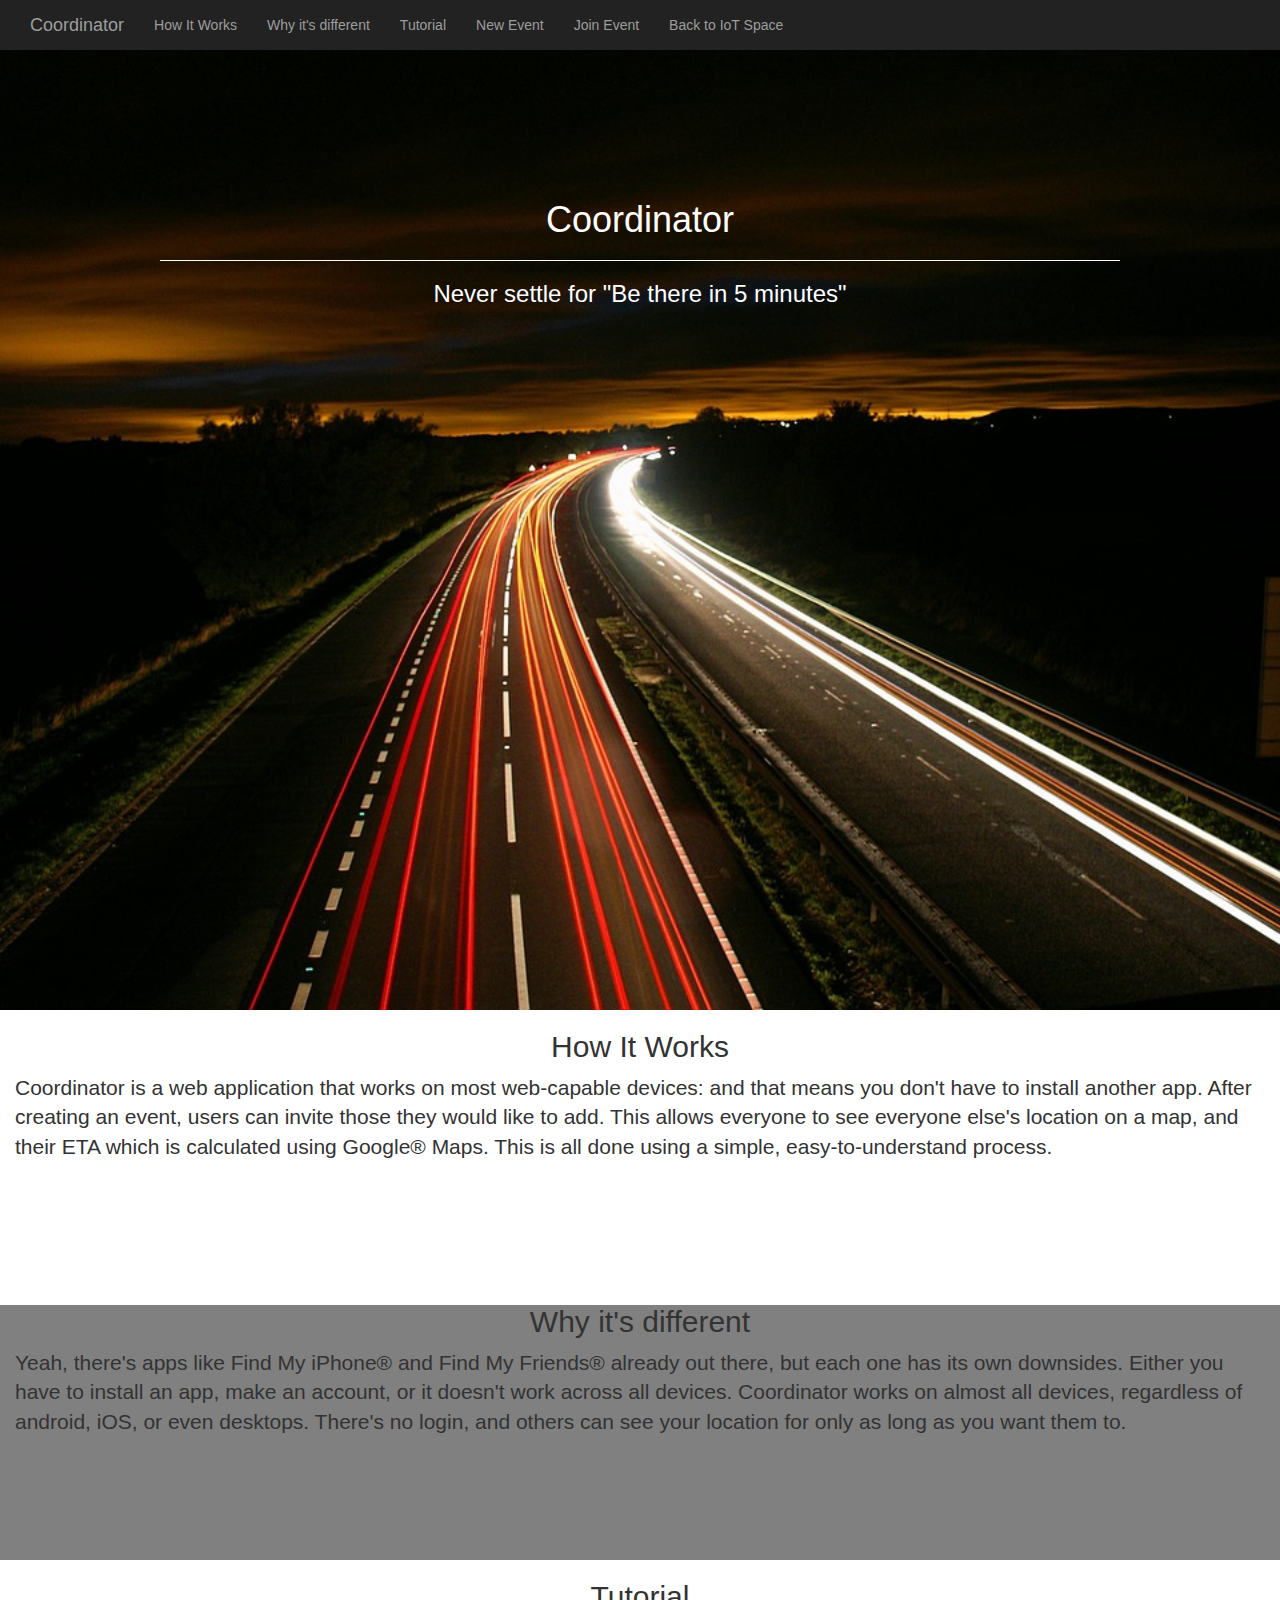
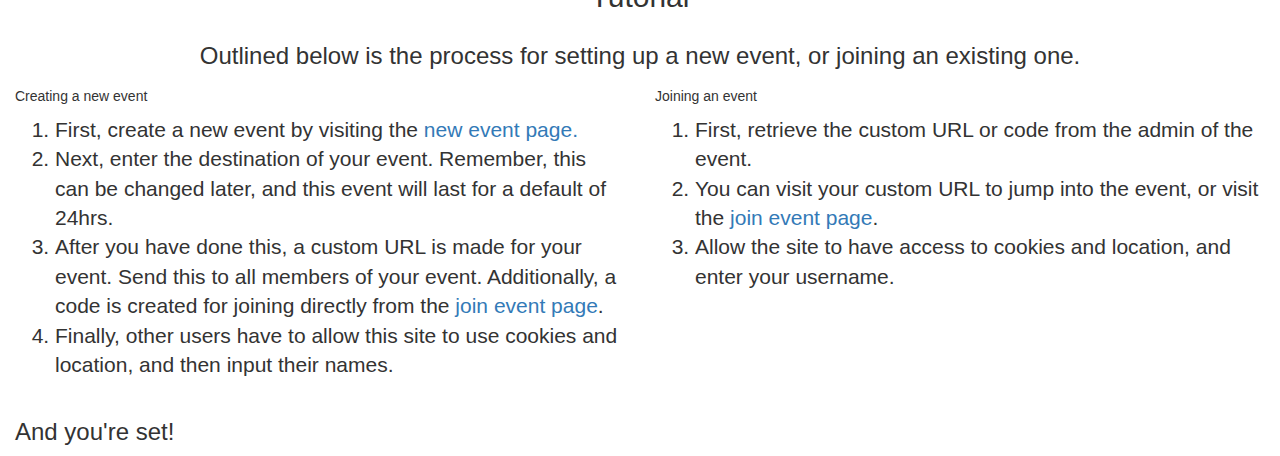
==== index.html @ 70ecd3a6 "Initial Version" ====
<!DOCTRINE HTML>
<head>
	<title>Coordinator</title>
	<link href ="Helper/bootstrap.css" rel="stylesheet" type = "text/css">
	<link href ="Helper/organize.css" rel="stylesheet" type = "text/css">
	<link href="Helper/Images/icon.png" rel="icon">
	<script src="Helper/cookiesk.js" type="text/javascript">
	</script>
	<meta name = "viewport" content="initial-scale=1.0">
	<script src="Helper/jquery-2.2.4.min.js" type="text/javascript"></script>
	<script src="Helper/bootstrap.js" type="text/javascript"></script>
</head>

<body>
	<nav class="navbar-inverse navbar-fixed-top">
		<div class="container-fluid">
			<div class="navbar-header">
				<button type="button" class="navbar-toggle collapsed" data-toggle="collapse" data-target="#navbar" aria-expanded="false" aria-controls="navbar">
		      		<span class="sr-only">Toggle navigation</span>
		      		<span class="icon-bar"></span>
		      		<span class="icon-bar"></span>
		      		<span class="icon-bar"></span>
	        	</button>
    			<a href="index.html" class="navbar-brand">
    			Coordinator
    			</a>
			</div>

			<div id="navbar" class="navbar-collapse collapse">
				<ul class="nav navbar-nav theme">
	  				<li class=""><a href="#howitworks">How It Works</a></li>
	  				<li><a href="#whyitsdifferent">Why it's different</a></li>
	  				<li><a href="#tutorial">Tutorial</a></li>
	  				<li><a href="newevent.html">New Event</a></li>
	  				<li><a href="joinevent.html">Join Event</a></li>
	  				<li><a href=" ">Back to IoT Space</a></li>
				</ul>
			</div>
		</div>
	</nav>

	<div class="">
		<img src="Helper/Images/traffic.jpg" class="img">
		<div class="heading-text">
			<h1 class="text-center">Coordinator</h1>
			<hr width="75%" class="hr-attention">
			<h3 class="text-center">Never settle for "Be there in 5 minutes"</h3>
		</div>
	</div>

	<div class="white">
		<a name="howitworks"></a>
		<h2 class="text-center">How It Works</h2>
		<div class="lead col-xs-12">Coordinator is a web application that works on most web-capable devices: and that means you don't have to install another app. After creating an event, users can invite those they would like to add. This allows everyone to see everyone else's location on a map, and their ETA which is calculated using Google® Maps. This is all done using a simple, easy-to-understand process.

		</div>

	</div>
	<div class="grey">
		<a name="whyitsdifferent"></a>
		<h2 class="text-center">Why it's different</h2>
		<div class="lead col-xs-12">Yeah, there's apps like Find My iPhone® and Find My Friends® already out there, but each one has its own downsides. Either you have to install an app, make an account, or it doesn't work across all devices. Coordinator works on almost all devices, regardless of android, iOS, or even desktops. There's no login, and others can see your location for only as long as you want them to.
		</div>
	</div>

	<div class="white">
		<a name="tutorial"></a>
		<h2 class="text-center">Tutorial</h2>
		<h3 class="text-center col-xs-12">Outlined below is the process for setting up a new event, or joining an existing one.
		</h3>
		<div class="col-xs-6">
			<h5 class="">Creating a new event</h5>
			<ol class="lead">
				<li>First, create a new event by visiting the <a target="_blank" href="newevent.html">new event page.</a></li>
				<li>Next, enter the destination of your event. Remember, this can be changed later, and this event will last for a default of 24hrs.
				</li>
				<li>After you have done this, a custom URL is made for your event. Send this to all members of your event. Additionally, a code is created for joining directly from the <a target="_blank" href="joinevent.html">join event page</a>.
				</li>
				<li>Finally, other users have to allow this site to use cookies and location, and then input their names.
				</li>
			</ol>
		</div>
		<div class="col-xs-6">
			<h5 class="">Joining an event</h5>
			<ol class="lead">
				<li>First, retrieve the custom URL or code from the admin of the event.
				</li>
				<li>You can visit your custom URL to jump into the event, or visit the <a href="joinevent.html" target="_blank">join event page</a>.
				</li>
				<li>Allow the site to have access to cookies and location, and enter your username.
				</li>
			</ol>
		</div>
	</div>
	<h3 class="col-xs-12">And you're set!</h3>
</body>
---- Helper/organize.css ----
body {
	margin-top: 50px;
}

.size {
	width: 100%;
	height: 70%;
	padding: 10px;
}

.img {
	width: 100%;
	height: auto;
}

.center {
	width: 90%;
	max-width: 500px;
	display: block;
    margin: 0px auto;
}

.next-close {
	margin-top: 0px;
	margin-bottom: 20px;
	border: 0;
	border-top: 1px solid grey;
}

.next {
	margin-top: 20px;
	margin-bottom: 20px;
	border: 0;
	border-top: 1px solid grey;
}

.hr-attention {
	margin-top: 20px;
	margin-bottom: 20px;
	border: 0;
	border-top: 1px solid white;
}

.location {
	width: 100%;
	height: 50%;
	min-height: 100px;
}

.heading-text {
	position: absolute;
	left: 0px;
	right: 0px;
	top: 20%;
	margin-left: auto;
	margin-right: auto;
	color: white;
}

.white {
	background-color: white;
	height: 30%;
	width: 100%;
}

.grey {
	background-color: grey;
	height: 30%;
	width: 100%;
}
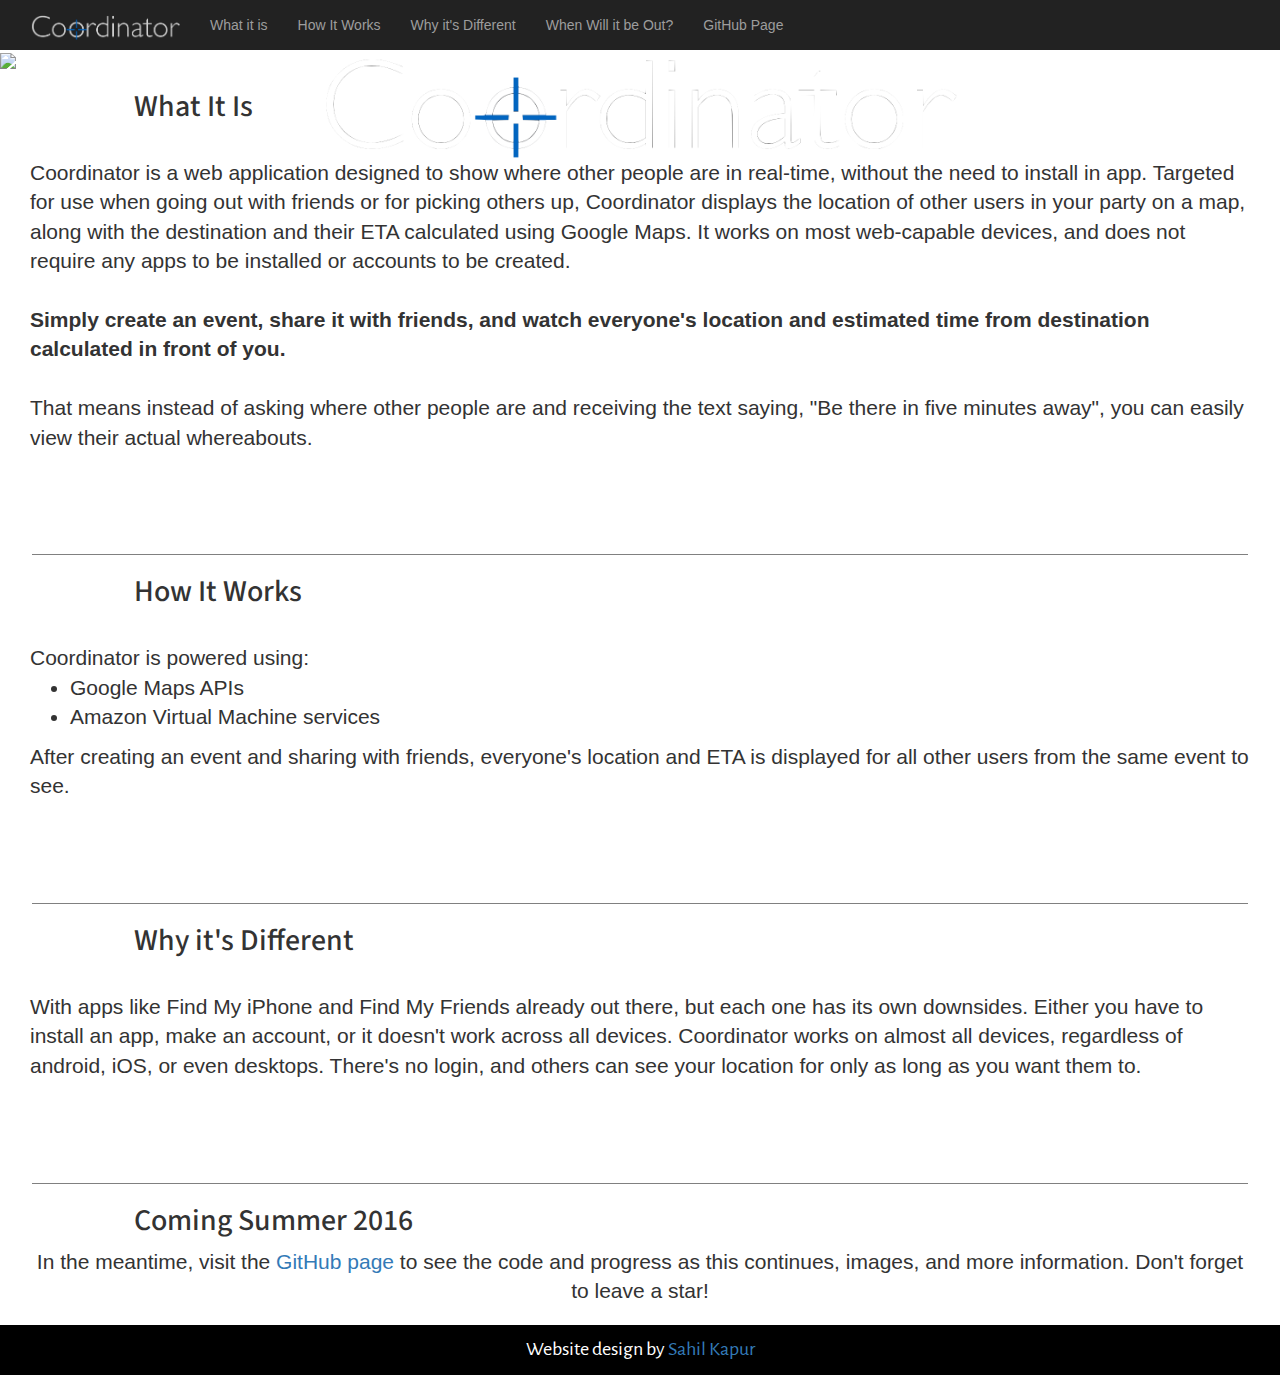
==== commit 13ad8517: "Updated index and CSS files" ====
--- a/index.html
+++ b/index.html
@@ -1,4 +1,4 @@
-<!DOCTRINE HTML>
+<!DOCTYPE HTML>
 <head>
 	<title>Coordinator</title>
 	<link href ="Helper/bootstrap.css" rel="stylesheet" type = "text/css">
@@ -7,8 +7,14 @@
 	<script src="Helper/cookiesk.js" type="text/javascript">
 	</script>
 	<meta name = "viewport" content="initial-scale=1.0">
+	<meta name="description" content='Never settle for "Be there in 5 minutes"'>
+	<meta name="keywords" content="IoT Space, Coordinator, Never settle, be there in 5 minutes, find your friends, iot, space">
+	<meta name="author" content="Sahil Kapur">
 	<script src="Helper/jquery-2.2.4.min.js" type="text/javascript"></script>
 	<script src="Helper/bootstrap.js" type="text/javascript"></script>
+	<link href='https://fonts.googleapis.com/css?family=Alegreya+Sans' rel='stylesheet' type='text/css'>
+	<link href='https://fonts.googleapis.com/css?family=Source+Sans+Pro:600' rel='stylesheet' type='text/css'>
+	<link href='https://fonts.googleapis.com/css?family=Oxygen' rel='stylesheet' type='text/css'>
 </head>
 
 <body>
@@ -22,54 +28,79 @@
 		      		<span class="icon-bar"></span>
 	        	</button>
     			<a href="index.html" class="navbar-brand">
-    			Coordinator
+    				<img src="Helper/Images/co-grey.png" class="logo" onmouseover="this.src='Helper/Images/co-white.png'" onmouseout="this.src='Helper/Images/co-grey.png'">
     			</a>
 			</div>
 
 			<div id="navbar" class="navbar-collapse collapse">
 				<ul class="nav navbar-nav theme">
+					<li><a href="#whatitdoes">What it is</a></li>
 	  				<li class=""><a href="#howitworks">How It Works</a></li>
-	  				<li><a href="#whyitsdifferent">Why it's different</a></li>
-	  				<li><a href="#tutorial">Tutorial</a></li>
-	  				<li><a href="newevent.html">New Event</a></li>
-	  				<li><a href="joinevent.html">Join Event</a></li>
-	  				<li><a href=" ">Back to IoT Space</a></li>
+	  				<li><a href="#whyitsdifferent">Why it's Different</a></li>
+	  				<li><a href="#available">When Will it be Out?</a></li>
+	  				<li><a href="https://www.github.com/sahilsk11/coordinator" target="_blank">GitHub Page</a></li>
+	  				<!--<li><a href="newevent.html">New Event</a></li>-->
+	  				<!--<li><a href=" ">Back to IoT Space</a></li>-->
 				</ul>
 			</div>
 		</div>
 	</nav>
 
-	<div class="">
-		<img src="Helper/Images/traffic.jpg" class="img">
+	<div class="header">
+		<img src="Helper/Images/traffic1.jpg" class="image-fit">
 		<div class="heading-text">
-			<h1 class="text-center">Coordinator</h1>
-			<hr width="75%" class="hr-attention">
+			<img src="Helper/Images/co-white.png" class="title-image">
+			<hr class="hr-attention">
 			<h3 class="text-center">Never settle for "Be there in 5 minutes"</h3>
 		</div>
 	</div>
 
-	<div class="white">
-		<a name="howitworks"></a>
-		<h2 class="text-center">How It Works</h2>
-		<div class="lead col-xs-12">Coordinator is a web application that works on most web-capable devices: and that means you don't have to install another app. After creating an event, users can invite those they would like to add. This allows everyone to see everyone else's location on a map, and their ETA which is calculated using Google® Maps. This is all done using a simple, easy-to-understand process.
+	<div class="container-fluid">
+		<a id="whatitdoes" class="anchor"></a>
+		<h2 class="col-xs-11 col-xs-offset-1">What It Is</h2>
+		<div class="lead col-xs-12 description">Coordinator is a web application designed to show where other people are in real-time, without the need to install in app. Targeted for use when going out with friends or for picking others up, Coordinator displays the location of other users in your party on a map, along with the destination and their ETA calculated using Google Maps. It works on most web-capable devices, and does not require any apps to be installed or accounts to be created. <br> <br>  <strong>Simply create an event, share it with friends, and watch everyone's location and estimated time from destination calculated in front of you.</strong> <br> <br> That means instead of asking where other people are and receiving the text saying, "Be there in five minutes away", you can easily view their actual whereabouts.
 
 		</div>
 
 	</div>
-	<div class="grey">
-		<a name="whyitsdifferent"></a>
-		<h2 class="text-center">Why it's different</h2>
-		<div class="lead col-xs-12">Yeah, there's apps like Find My iPhone® and Find My Friends® already out there, but each one has its own downsides. Either you have to install an app, make an account, or it doesn't work across all devices. Coordinator works on almost all devices, regardless of android, iOS, or even desktops. There's no login, and others can see your location for only as long as you want them to.
+
+	<hr width="95%" class="next-close">
+
+	<!--HOW IT WORKS-->
+	<div class="container-fluid">
+		<a id="howitworks" class="anchor"></a>
+		<h2 class="col-xs-11 col-xs-offset-1">How It Works</h2>
+		<div class="lead col-xs-12 description">Coordinator is powered using:
+		<ul><li>Google Maps APIs</li> <li>Amazon Virtual Machine services</li></ul> After creating an event and sharing with friends, everyone's location and ETA is displayed for all other users from the same event to see. 
+
+		</div>
+
+	</div>
+
+	<hr width="95%" class="next-close">
+
+	<!--WHY ITS DIFFERENT-->
+	<div class="container-fluid">
+		<a id="whyitsdifferent" class="anchor"></a>
+		<h2 class="col-xs-11 col-xs-offset-1">Why it's Different</h2>
+		<div class="lead col-xs-12 description">With apps like Find My iPhone and Find My Friends already out there, but each one has its own downsides. Either you have to install an app, make an account, or it doesn't work across all devices. Coordinator works on almost all devices, regardless of android, iOS, or even desktops. There's no login, and others can see your location for only as long as you want them to.
 		</div>
 	</div>
 
-	<div class="white">
-		<a name="tutorial"></a>
+	<hr width="95%" class="next-close">
+
+	<div class="container-fluid">
+		<a id="available" class="anchor"></a>
+		<h2 class="col-xs-11 col-xs-offset-1">Coming Summer 2016</h2>
+		<div class="lead col-xs-12 text-center">
+			In the meantime, visit the <a href="http://www.github.com/sahilsk11/coordinator" target="_blank">GitHub page</a> to see the code and progress as this continues, images, and more information. Don't forget to leave a star!
+		</div>	
+	</div>
+
+	<!--<div class="container-fluid">
+		<a id="tutorial" class="anchor"></a>
 		<h2 class="text-center">Tutorial</h2>
-		<h3 class="text-center col-xs-12">Outlined below is the process for setting up a new event, or joining an existing one.
-		</h3>
-		<div class="col-xs-6">
-			<h5 class="">Creating a new event</h5>
+		<div class="col-xs-12">
 			<ol class="lead">
 				<li>First, create a new event by visiting the <a target="_blank" href="newevent.html">new event page.</a></li>
 				<li>Next, enter the destination of your event. Remember, this can be changed later, and this event will last for a default of 24hrs.
@@ -80,17 +111,10 @@
 				</li>
 			</ol>
 		</div>
-		<div class="col-xs-6">
-			<h5 class="">Joining an event</h5>
-			<ol class="lead">
-				<li>First, retrieve the custom URL or code from the admin of the event.
-				</li>
-				<li>You can visit your custom URL to jump into the event, or visit the <a href="joinevent.html" target="_blank">join event page</a>.
-				</li>
-				<li>Allow the site to have access to cookies and location, and enter your username.
-				</li>
-			</ol>
-		</div>
+	</div>-->
+
+	<div class="credit-bar">
+		<p class="credit-color text-center">Website design by <a href="http://www.github.com/sahilsk11" target="_blank">Sahil Kapur</a></p>
 	</div>
-	<h3 class="col-xs-12">And you're set!</h3>
+
 </body>
--- a/Helper/organize.css
+++ b/Helper/organize.css
@@ -2,15 +2,18 @@
 	margin-top: 50px;
 }
 
-.size {
+/*Images*/
+.image-fit {
 	width: 100%;
-	height: 70%;
-	padding: 10px;
+	height: auto;
 }
 
-.img {
-	width: 100%;
-	height: auto;
+.title-image {
+	width: 50%;
+	display: block;
+	margin-right: auto;
+	margin-left: auto;
+
 }
 
 .center {
@@ -20,51 +23,90 @@
     margin: 0px auto;
 }
 
+.logo {
+	width: 150px;
+	padding-top: 0px;
+	padding-bottom: 5px;
+	font-size: 20px;
+}
+
+
+/*HR*/
 .next-close {
-	margin-top: 0px;
-	margin-bottom: 20px;
+	margin-top: 20px;
+	margin-bottom: 0px;
 	border: 0;
 	border-top: 1px solid grey;
 }
 
 .next {
-	margin-top: 20px;
+	width: 75%;
+	margin-top: 10px;
 	margin-bottom: 20px;
 	border: 0;
-	border-top: 1px solid grey;
+	border-top: 1px solid black;
 }
 
 .hr-attention {
+	width: 75%;
 	margin-top: 20px;
 	margin-bottom: 20px;
 	border: 0;
 	border-top: 1px solid white;
 }
 
+/*Other*/
 .location {
 	width: 100%;
 	height: 50%;
 	min-height: 100px;
 }
 
+.header {
+	position: relative;
+}
+
+.description {
+	padding-top: 2%;
+	padding-bottom: 5%;
+}
+
+a.anchor {
+    display: block;
+    position: relative;
+    top: -49px;
+    visibility: hidden;
+}
+
+.credit-bar {
+	position: relative;
+	background-color: black;
+	width: 100%;
+	height: 50px;
+}
+
+/*Text*/
 .heading-text {
 	position: absolute;
 	left: 0px;
 	right: 0px;
-	top: 20%;
+	top: 30%;
 	margin-left: auto;
 	margin-right: auto;
-	color: white;
+	font-family: 'Oxygen', sans-serif;
+	color: #FFF;
 }
 
-.white {
-	background-color: white;
-	height: 30%;
-	width: 100%;
+.credit-color {
+	font-family: 'Alegreya Sans', sans-serif;
+	color: white;
+	position:absolute;
+	top: 20%;
+	left: 0px;
+	right: 0px;
+	font-size: 20px;
 }
 
-.grey {
-	background-color: grey;
-	height: 30%;
-	width: 100%;
-}
+h2 {
+	font-family: 'Source Sans Pro', sans-serif;
+}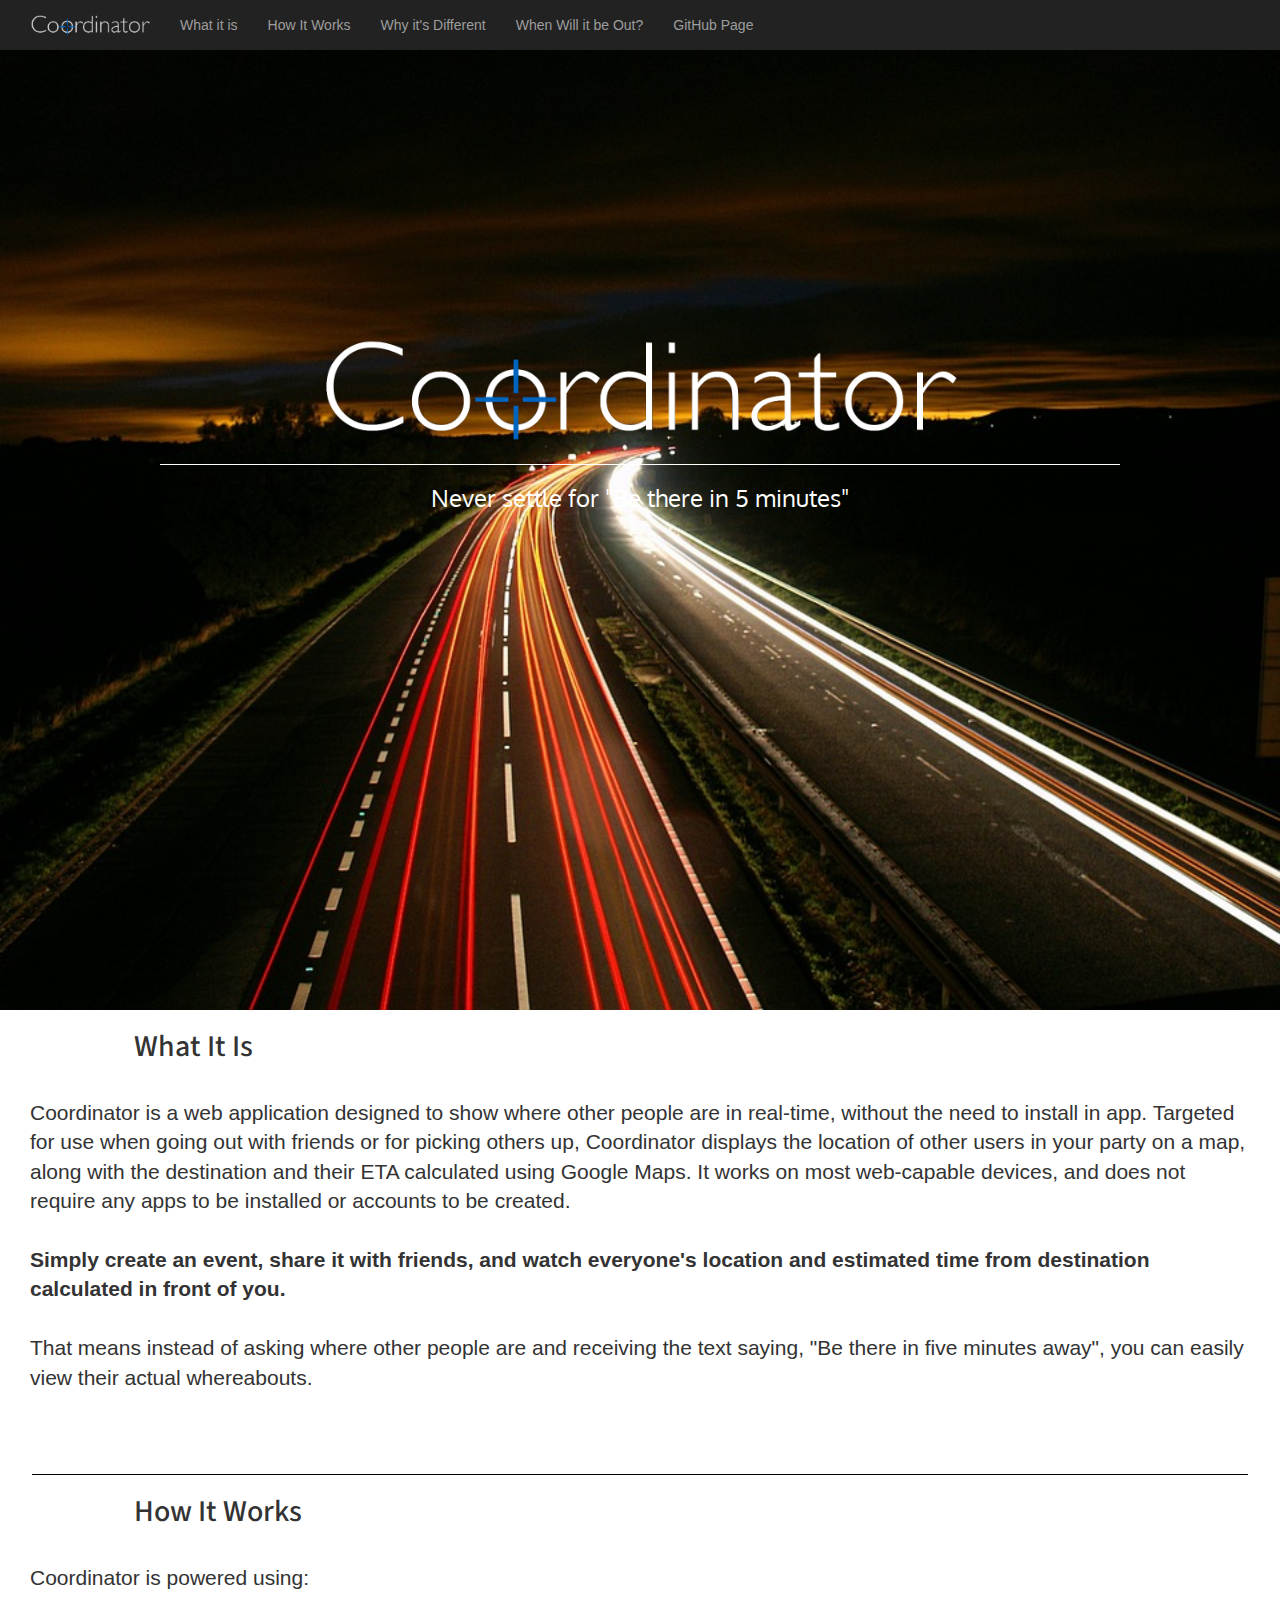
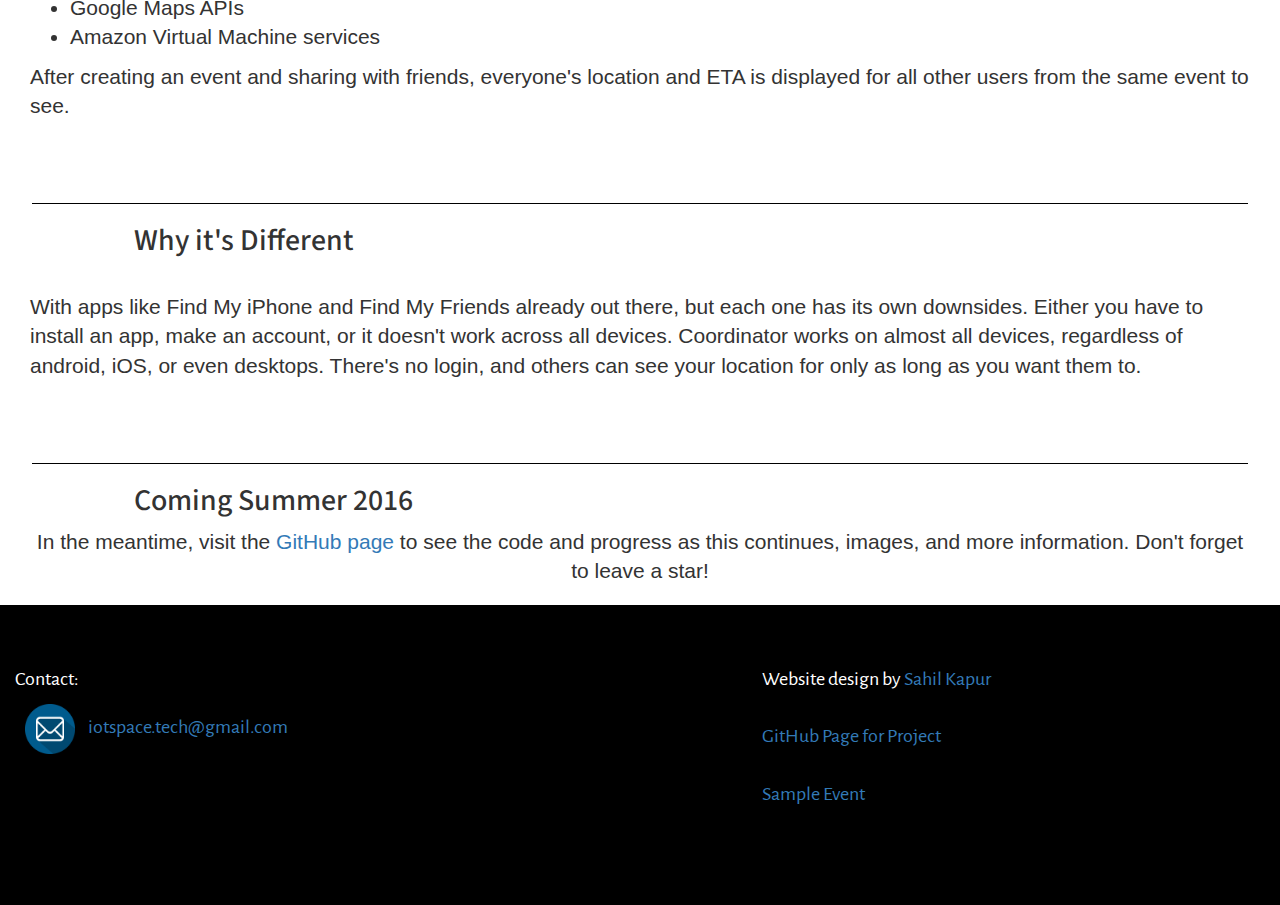
==== commit fe5dd110: "Updated files with UI fixes and added event integration" ====
--- a/index.html
+++ b/index.html
@@ -38,8 +38,8 @@
 	  				<li class=""><a href="#howitworks">How It Works</a></li>
 	  				<li><a href="#whyitsdifferent">Why it's Different</a></li>
 	  				<li><a href="#available">When Will it be Out?</a></li>
+	  				<!--<li><a href="newevent.html">New Event</a></li>-->
 	  				<li><a href="https://www.github.com/sahilsk11/coordinator" target="_blank">GitHub Page</a></li>
-	  				<!--<li><a href="newevent.html">New Event</a></li>-->
 	  				<!--<li><a href=" ">Back to IoT Space</a></li>-->
 				</ul>
 			</div>
@@ -47,7 +47,7 @@
 	</nav>
 
 	<div class="header">
-		<img src="Helper/Images/traffic1.jpg" class="image-fit">
+		<img src="Helper/Images/traffic.jpg" class="image-fit" alt="Coordinator">
 		<div class="heading-text">
 			<img src="Helper/Images/co-white.png" class="title-image">
 			<hr class="hr-attention">
@@ -112,9 +112,14 @@
 			</ol>
 		</div>
 	</div>-->
-
 	<div class="credit-bar">
-		<p class="credit-color text-center">Website design by <a href="http://www.github.com/sahilsk11" target="_blank">Sahil Kapur</a></p>
+		<p class="credit-color col-xs-5 col-xs-offset-7">Website design by <a href="http://www.github.com/sahilsk11" target="_blank">Sahil Kapur</a><br><br><a href="http://www.github.com/sahilsk11/coordinator" target="_blank">GitHub Page for Project</a><br><br><a href="event.html">Sample Event</a></p>
+		<p class="credit-color col-xs-7">Contact:<br>
+			<a href="mailto:iotspace.tech@gmail.com" >
+				<img src="Helper/Images/mail.png" class="contact-picture" onmouseover="this.src='Helper/Images/mail-hover.png';" onmouseout="this.src='Helper/Images/mail.png';">
+				iotspace.tech@gmail.com
+			</a>
+		</p>
 	</div>
 
 </body>
--- a/Helper/organize.css
+++ b/Helper/organize.css
@@ -16,15 +16,16 @@
 
 }
 
-.center {
-	width: 90%;
+.page-logo {
+	padding-top: 10px;
+	width: 50%;
 	max-width: 500px;
 	display: block;
     margin: 0px auto;
 }
 
 .logo {
-	width: 150px;
+	width: 120px;
 	padding-top: 0px;
 	padding-bottom: 5px;
 	font-size: 20px;
@@ -33,10 +34,10 @@
 
 /*HR*/
 .next-close {
-	margin-top: 20px;
+	margin-top: 0px;
 	margin-bottom: 0px;
 	border: 0;
-	border-top: 1px solid grey;
+	border-top: 1px solid black;
 }
 
 .next {
@@ -58,12 +59,12 @@
 /*Other*/
 .location {
 	width: 100%;
-	height: 50%;
-	min-height: 100px;
+	height: 100%;
 }
 
 .header {
 	position: relative;
+	min-height: 30px;
 }
 
 .description {
@@ -78,11 +79,15 @@
     visibility: hidden;
 }
 
+.custom-btn {
+	padding-bottom: 10px;
+}
+
 .credit-bar {
 	position: relative;
 	background-color: black;
 	width: 100%;
-	height: 50px;
+	height: 300px;
 }
 
 /*Text*/
@@ -109,4 +114,131 @@
 
 h2 {
 	font-family: 'Source Sans Pro', sans-serif;
+}
+
+
+body {
+	margin-top: 50px;
+}
+
+.static-nav {
+	margin-top: 0px;
+}
+
+/*Images*/
+.image-fit {
+	width: 100%;
+	height: auto;
+}
+
+.title-image {
+	width: 50%;
+	display: block;
+	margin-right: auto;
+	margin-left: auto;
+
+}
+
+.action {
+	padding: 10px;
+}
+
+.page-logo {
+	padding-top: 10px;
+	width: 50%;
+	max-width: 500px;
+	display: block;
+    margin: 0px auto;
+}
+
+.logo {
+	width: 120px;
+	padding-top: 0px;
+	padding-bottom: 5px;
+	font-size: 20px;
+}
+
+.contact-picture {
+	padding: 10px;
+	width: 70px;
+}
+
+
+/*HR*/
+.next-close {
+	margin-top: 0px;
+	margin-bottom: 0px;
+	border: 0;
+	border-top: 1px solid black;
+}
+
+.next {
+	width: 75%;
+	margin-top: 10px;
+	margin-bottom: 20px;
+	border: 0;
+	border-top: 1px solid black;
+}
+
+.hr-attention {
+	width: 75%;
+	margin-top: 20px;
+	margin-bottom: 20px;
+	border: 0;
+	border-top: 1px solid white;
+}
+
+/*Other*/
+.location {
+	width: 100%;
+	height: 100%;
+}
+
+.header {
+	position: relative;
+}
+
+.description {
+	padding-top: 2%;
+	padding-bottom: 5%;
+}
+
+a.anchor {
+    display: block;
+    position: relative;
+    top: -49px;
+    visibility: hidden;
+}
+
+.credit-bar {
+	position: relative;
+	background-color: black;
+	width: 100%;
+	height: 300px;
+}
+
+.static-location {
+	display: block;
+	margin:0px auto;
+	width: 90%;
+	max-width: 999px;
+}
+/*Text*/
+.heading-text {
+	font-family: 'Oxygen', sans-serif;
+	color: #FFF;
+}
+
+.credit-color {
+	font-family: 'Alegreya Sans', sans-serif;
+	color: white;
+	position:absolute;
+	top: 20%;
+	left: 0px;
+	right: 0px;
+	font-size: 20px;
+}
+
+h2 {
+	font-family: 'Source Sans Pro', sans-serif;
 }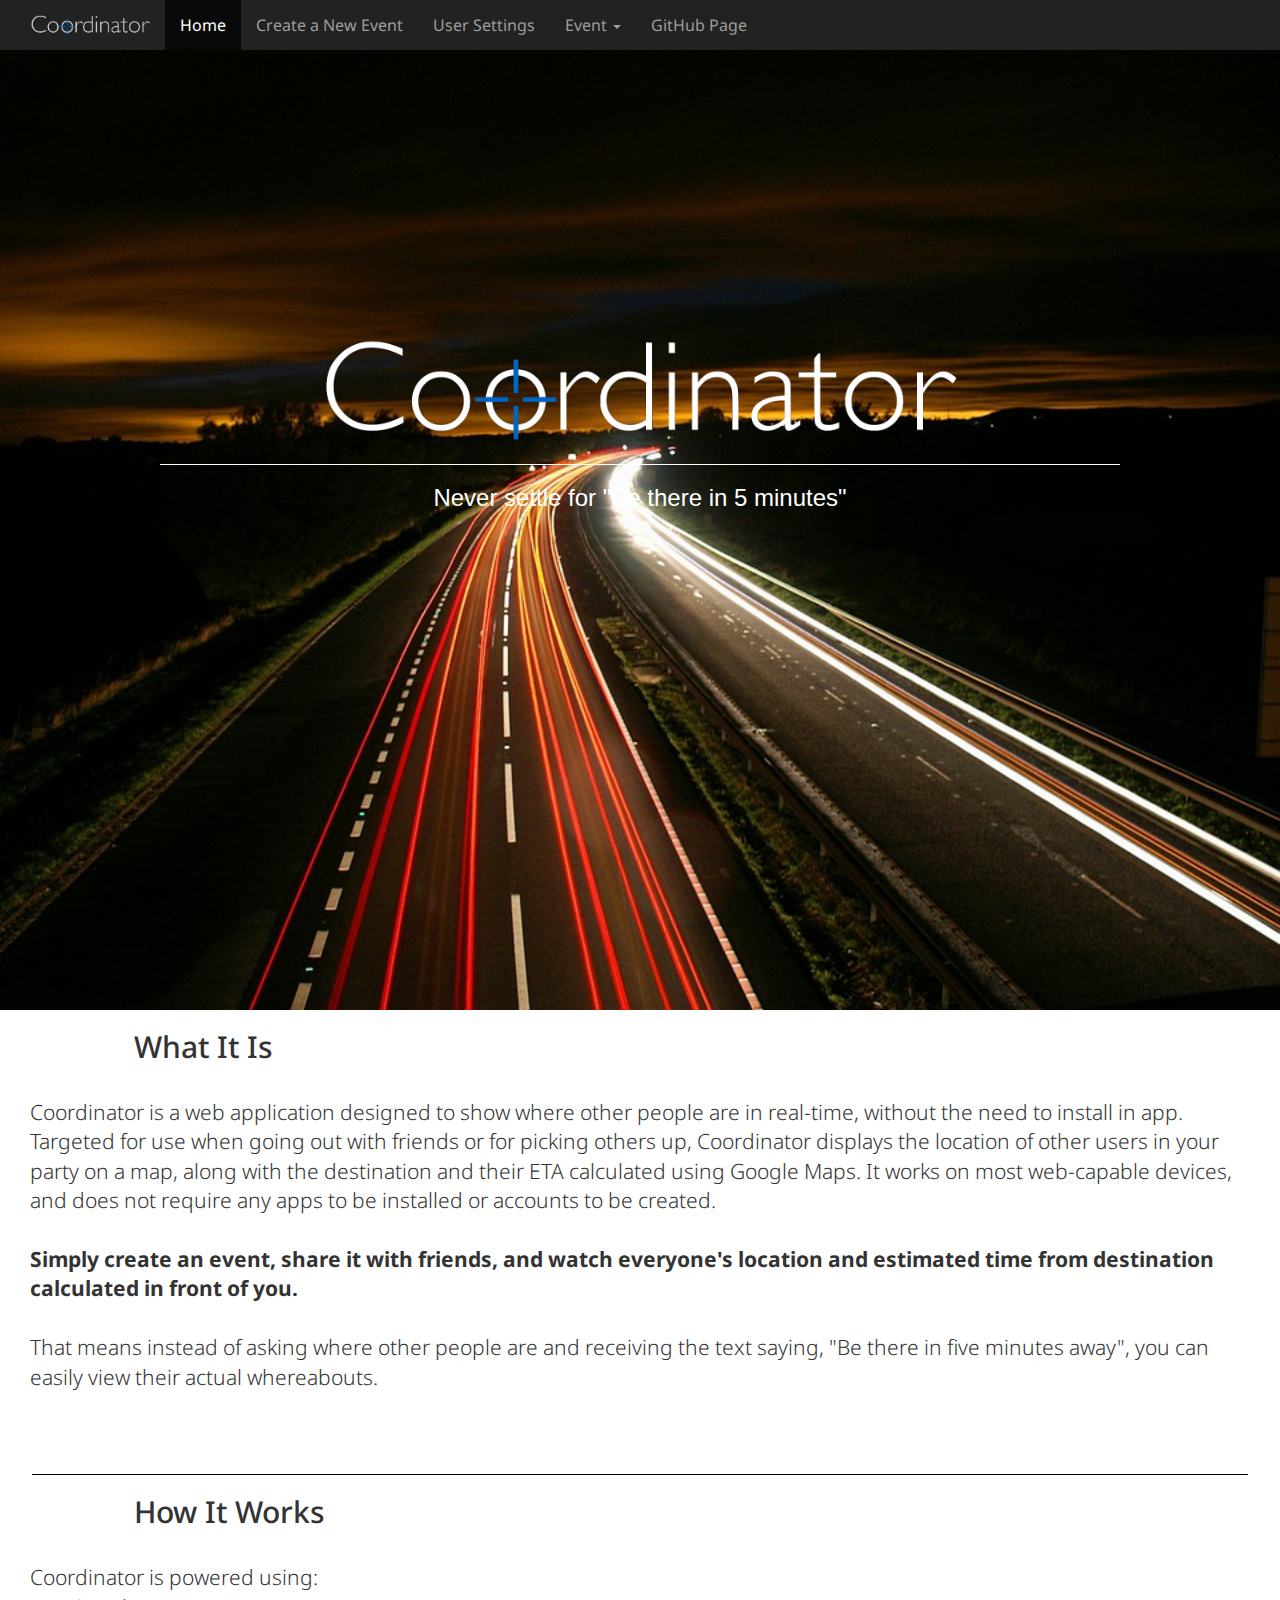
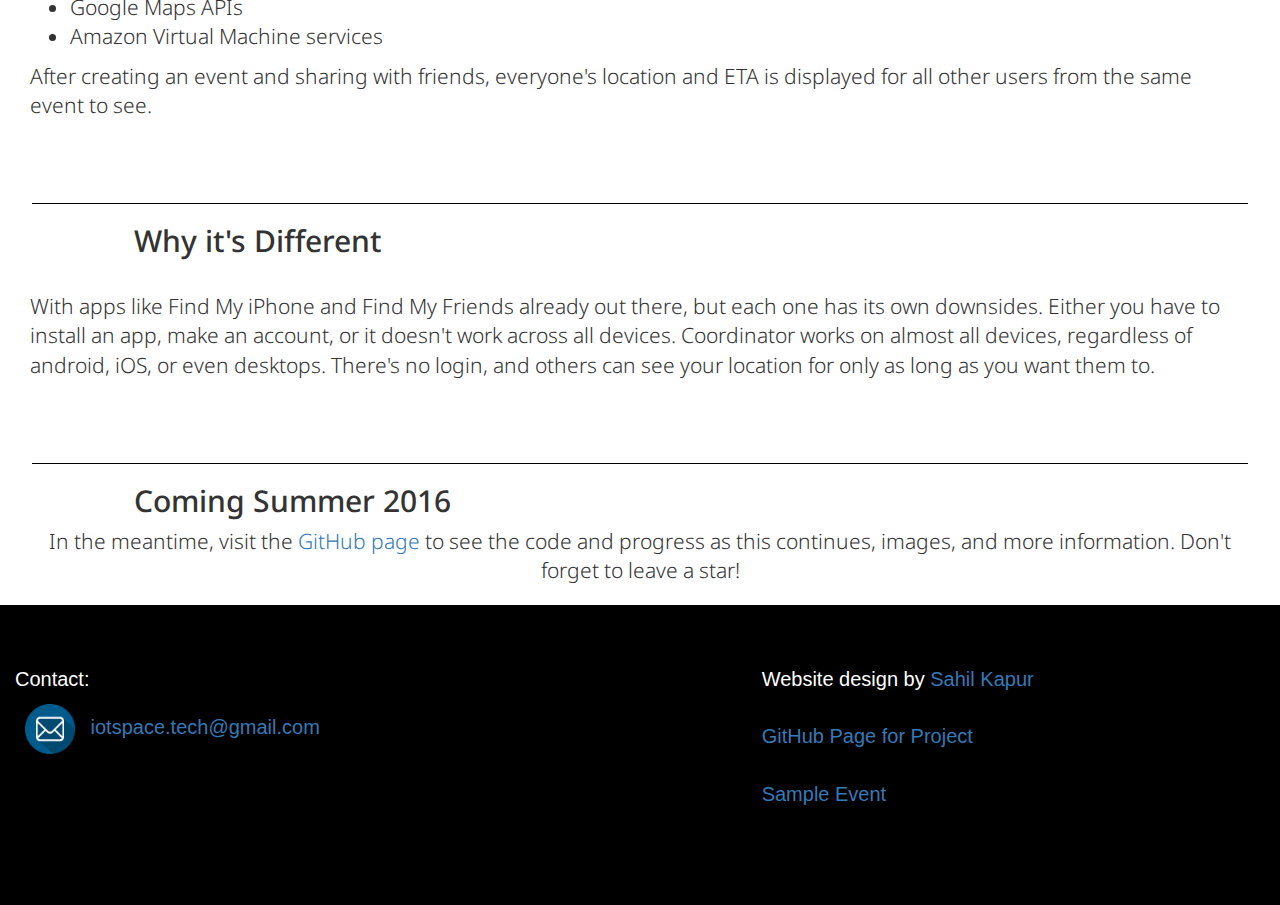
==== commit 4071d1cb: "Added additional look, interface, and security features." ====
--- a/index.html
+++ b/index.html
@@ -11,40 +11,45 @@
 	<meta name="keywords" content="IoT Space, Coordinator, Never settle, be there in 5 minutes, find your friends, iot, space">
 	<meta name="author" content="Sahil Kapur">
 	<script src="Helper/jquery-2.2.4.min.js" type="text/javascript"></script>
+	<link href="https://fonts.googleapis.com/css?family=Droid+Sans|PT+Sans" rel="stylesheet">
 	<script src="Helper/bootstrap.js" type="text/javascript"></script>
-	<link href='https://fonts.googleapis.com/css?family=Alegreya+Sans' rel='stylesheet' type='text/css'>
-	<link href='https://fonts.googleapis.com/css?family=Source+Sans+Pro:600' rel='stylesheet' type='text/css'>
-	<link href='https://fonts.googleapis.com/css?family=Oxygen' rel='stylesheet' type='text/css'>
 </head>
 
 <body>
-	<nav class="navbar-inverse navbar-fixed-top">
-		<div class="container-fluid">
-			<div class="navbar-header">
-				<button type="button" class="navbar-toggle collapsed" data-toggle="collapse" data-target="#navbar" aria-expanded="false" aria-controls="navbar">
-		      		<span class="sr-only">Toggle navigation</span>
-		      		<span class="icon-bar"></span>
-		      		<span class="icon-bar"></span>
-		      		<span class="icon-bar"></span>
-	        	</button>
-    			<a href="index.html" class="navbar-brand">
-    				<img src="Helper/Images/co-grey.png" class="logo" onmouseover="this.src='Helper/Images/co-white.png'" onmouseout="this.src='Helper/Images/co-grey.png'">
-    			</a>
-			</div>
-
-			<div id="navbar" class="navbar-collapse collapse">
-				<ul class="nav navbar-nav theme">
-					<li><a href="#whatitdoes">What it is</a></li>
-	  				<li class=""><a href="#howitworks">How It Works</a></li>
-	  				<li><a href="#whyitsdifferent">Why it's Different</a></li>
-	  				<li><a href="#available">When Will it be Out?</a></li>
-	  				<!--<li><a href="newevent.html">New Event</a></li>-->
-	  				<li><a href="https://www.github.com/sahilsk11/coordinator" target="_blank">GitHub Page</a></li>
-	  				<!--<li><a href=" ">Back to IoT Space</a></li>-->
-				</ul>
-			</div>
-		</div>
-	</nav>
+		<nav class="navbar-inverse special-font mid-font nav-font">
+			<div class="container-fluid">
+				<div class="navbar-header">
+					<button type="button" class="navbar-toggle collapsed" data-toggle="collapse" data-target="#navbar" aria-expanded="false" aria-controls="navbar">
+			      		<span class="sr-only">Toggle navigation</span>
+			      		<span class="icon-bar"></span>
+			      		<span class="icon-bar"></span>
+			      		<span class="icon-bar"></span>
+		        	</button>
+	    			<a href="index.html" class="navbar-brand">
+	    				<img src="Helper/Images/co-grey.png" class="logo" onmouseover="this.src='Helper/Images/co-white.png'" onmouseout="this.src='Helper/Images/co-grey.png'">
+	    			</a>
+				</div>
+	    		<div id="navbar" class="navbar-collapse collapse">
+	    			<ul class="nav navbar-nav theme">
+	      				<li class="active"><a href="index.html">Home</a></li>
+	      				<li><a href="newevent.html">Create a New Event</a></li>
+	      				<li id="inuser" class="dropdown">
+	      					<a href="#" class="dropdown-toggle" data-toggle="dropdown" role="button" aria-haspopup="true" aria-expanded="false">User Settings</a>
+							<ul class="dropdown-menu">
+				            	<li><a href="#">You are not in an event<br>Please join an event to change user settings.</a></li>
+				          	</ul>
+				        </li>
+				        <li class="dropdown">
+				        	<a href="#" class="dropdown-toggle" data-toggle="dropdown" role="button" aria-haspopup="true" aria-expanded="false">Event <span class="caret"></span></a>
+				        	<ul id="indestination" class="dropdown-menu">
+				        		<li><a href="#">You are not in an event<br>Please join an event to go to your event.</a></li>
+				        	</ul>
+				        </li>
+	      				<li><a href="#">GitHub Page</a></li>
+	    			</ul>
+	    		</div>
+	 		</div>
+		</nav>
 
 	<div class="header">
 		<img src="Helper/Images/traffic.jpg" class="image-fit" alt="Coordinator">
--- a/Helper/organize.css
+++ b/Helper/organize.css
@@ -1,5 +1,30 @@
 body {
-	margin-top: 50px;
+	font-family: 'Droid Sans', sans-serif;
+}
+
+.time-font {
+	font-family: 'Oxygen', sans-serif;
+	font-size: 30px;
+}
+
+.title-font {
+	font-family: 'PT Sans', sans-serif;
+}
+
+.nav-font {
+	font-family: 'Droid Sans', sans-serif;
+}
+
+.larger-font {
+	font-size: 20px;
+}
+
+.mid-font {
+	font-size: 16px;
+}
+
+.smaller-font {
+	font-size: 14px;
 }
 
 /*Images*/
@@ -16,12 +41,28 @@
 
 }
 
-.page-logo {
-	padding-top: 10px;
-	width: 50%;
-	max-width: 500px;
-	display: block;
-    margin: 0px auto;
+.destination-padding {
+	padding-bottom: 20px;
+}
+
+.form-padding {
+	padding-left: 10px;
+}
+
+.center {
+	text-align: center;
+	display: block;
+	margin: 0px auto;
+}
+
+.loading {
+	margin: 0px auto;
+	display: block;
+	padding-right: 5px;
+	padding-bottom: 5px;
+	width: 10%;
+	min-width: 30px;
+	max-width: 50px;
 }
 
 .logo {
@@ -31,6 +72,12 @@
 	font-size: 20px;
 }
 
+hr {
+	margin-top: 0px;
+	margin-bottom: 0px;
+	border: 0;
+	border-top: 1px solid #8A8A8A;
+}
 
 /*HR*/
 .next-close {
@@ -56,10 +103,13 @@
 	border-top: 1px solid white;
 }
 
+
 /*Other*/
 .location {
-	width: 100%;
-	height: 100%;
+	padding-top: 10px;
+	width: 100%;
+	min-height: 300px;
+	height: 50%;
 }
 
 .header {
@@ -72,15 +122,16 @@
 	padding-bottom: 5%;
 }
 
-a.anchor {
+/*a.anchor {
     display: block;
     position: relative;
     top: -49px;
     visibility: hidden;
-}
+}*/
 
 .custom-btn {
-	padding-bottom: 10px;
+	margin-top: 1%;
+	margin-bottom: 1%;
 }
 
 .credit-bar {
@@ -112,13 +163,9 @@
 	font-size: 20px;
 }
 
-h2 {
-	font-family: 'Source Sans Pro', sans-serif;
-}
-
-
-body {
-	margin-top: 50px;
+h3 {
+	font-family: 'Alegreya Sans', sans-serif;
+
 }
 
 .static-nav {
@@ -143,9 +190,22 @@
 	padding: 10px;
 }
 
+.bottom-line {
+	border-bottom: 1px solid black;
+}
+
 .page-logo {
 	padding-top: 10px;
-	width: 50%;
+	width: 40%;
+	min-width: 220px;
+	max-width: 500px;
+	display: block;
+    margin: 0px auto;
+}
+
+.eventpage-logo {
+	padding-top: 10px;
+	width: 60%;
 	max-width: 500px;
 	display: block;
     margin: 0px auto;
@@ -158,6 +218,10 @@
 	font-size: 20px;
 }
 
+.div-container {
+	height: 50%;
+}
+
 .contact-picture {
 	padding: 10px;
 	width: 70px;
@@ -189,10 +253,6 @@
 }
 
 /*Other*/
-.location {
-	width: 100%;
-	height: 100%;
-}
 
 .header {
 	position: relative;
@@ -203,12 +263,30 @@
 	padding-bottom: 5%;
 }
 
-a.anchor {
+.user-format {
+	padding-top: 2%;
+	padding-left: 10%;
+	padding-right: 10%;
+}
+
+.usertable {
+	width: 100%;
+}
+
+.cell {
+	padding: 1%;
+}
+
+.right {
+	text-align: right;
+}
+
+/*a.anchor {
     display: block;
     position: relative;
     top: -49px;
     visibility: hidden;
-}
+}*/
 
 .credit-bar {
 	position: relative;
@@ -237,8 +315,4 @@
 	left: 0px;
 	right: 0px;
 	font-size: 20px;
-}
-
-h2 {
-	font-family: 'Source Sans Pro', sans-serif;
 }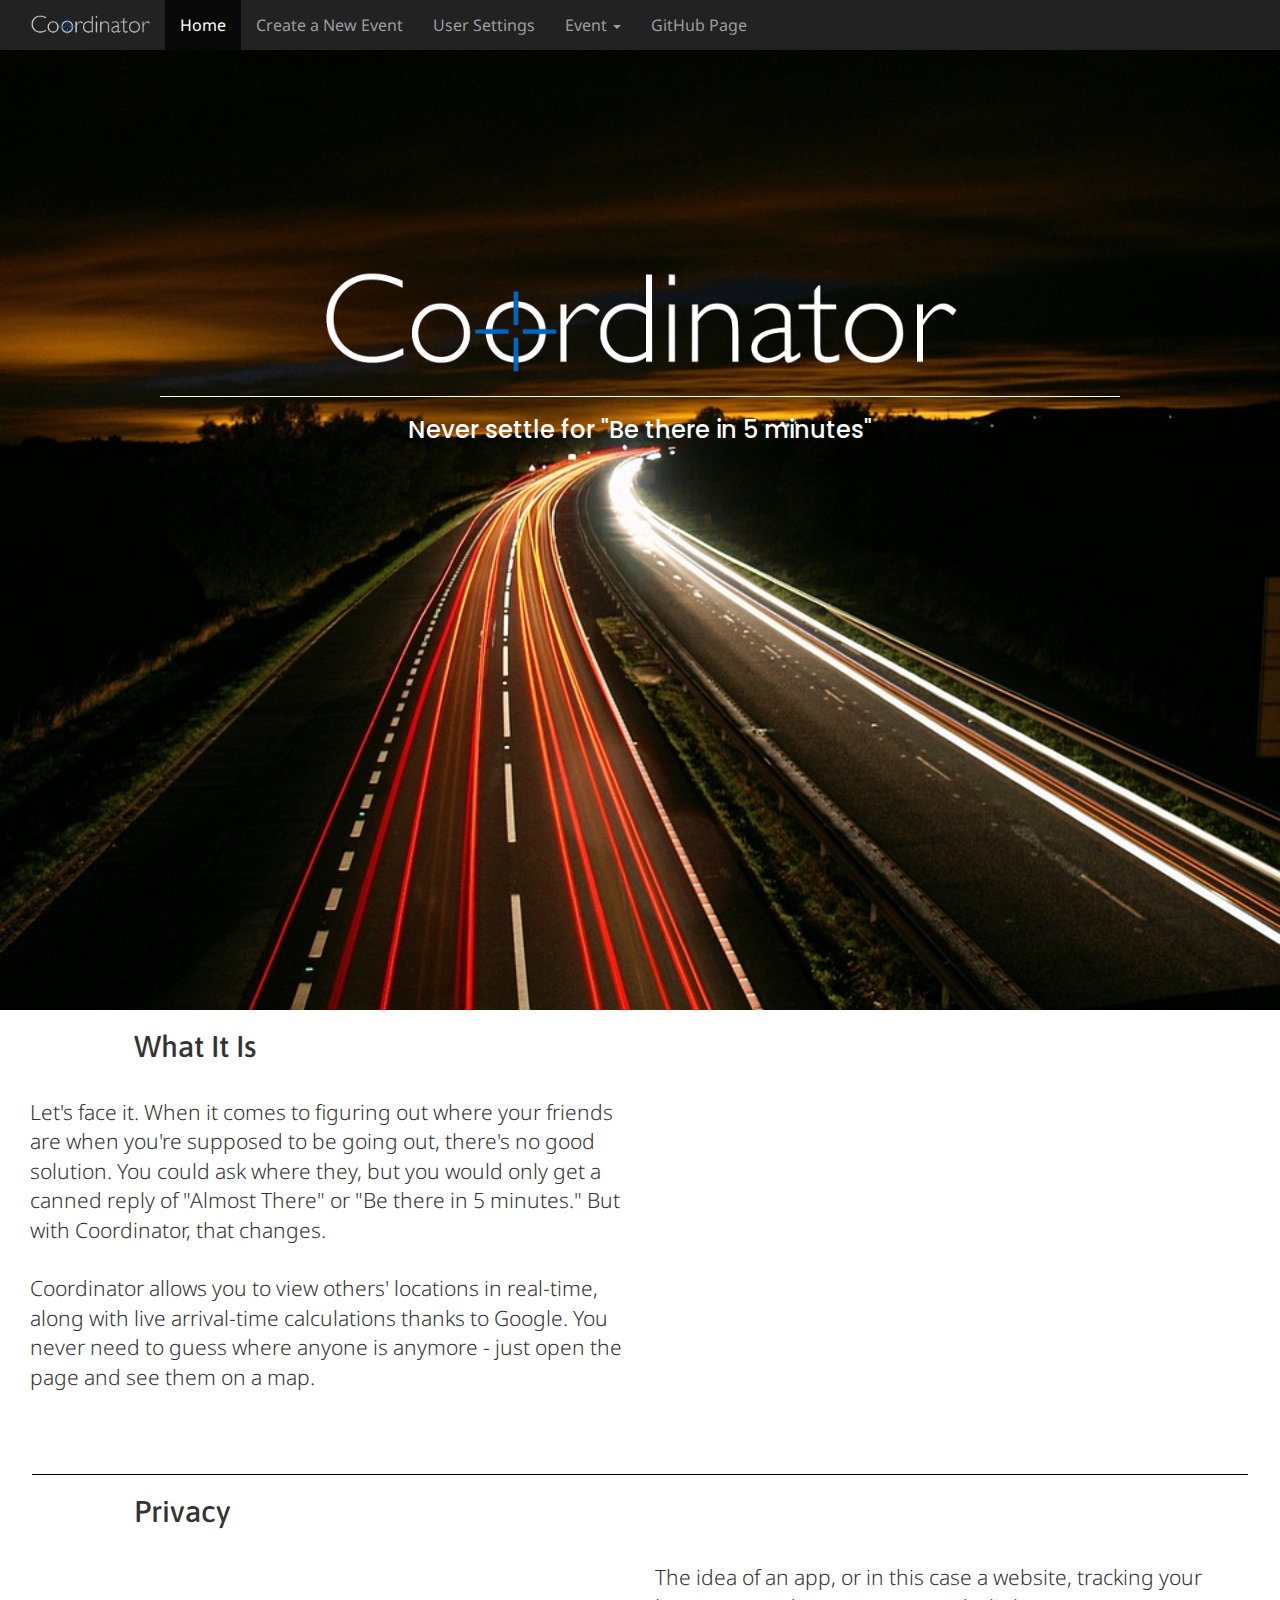
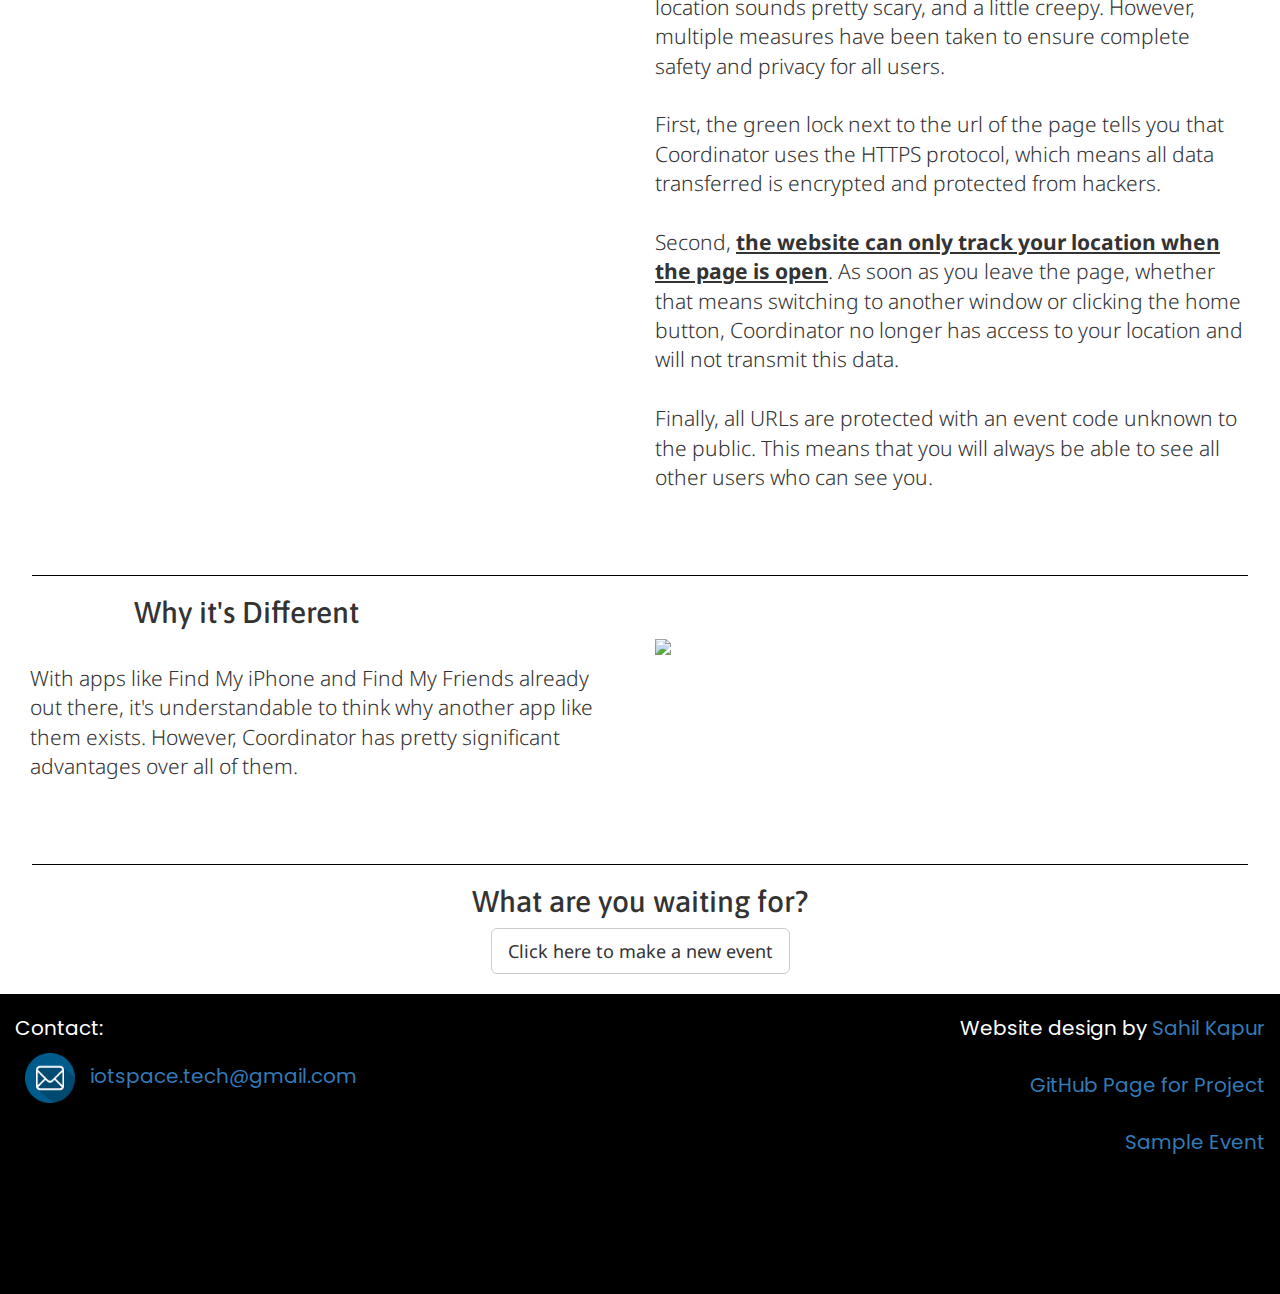
==== commit f1f59cba: "Changes to index page, reworded now, and spacing for creating event." ====
--- a/index.html
+++ b/index.html
@@ -11,8 +11,9 @@
 	<meta name="keywords" content="IoT Space, Coordinator, Never settle, be there in 5 minutes, find your friends, iot, space">
 	<meta name="author" content="Sahil Kapur">
 	<script src="Helper/jquery-2.2.4.min.js" type="text/javascript"></script>
-	<link href="https://fonts.googleapis.com/css?family=Droid+Sans|PT+Sans" rel="stylesheet">
+	<link href="https://fonts.googleapis.com/css?family=Droid+Sans|PT+Sans|Poppins|Asap" rel="stylesheet">
 	<script src="Helper/bootstrap.js" type="text/javascript"></script>
+	<script src="redirect.js"></script>
 </head>
 
 <body>
@@ -56,28 +57,38 @@
 		<div class="heading-text">
 			<img src="Helper/Images/co-white.png" class="title-image">
 			<hr class="hr-attention">
-			<h3 class="text-center">Never settle for "Be there in 5 minutes"</h3>
+			<h3 class="text-center second-text">Never settle for "Be there in 5 minutes"</h3>
 		</div>
 	</div>
 
 	<div class="container-fluid">
 		<a id="whatitdoes" class="anchor"></a>
-		<h2 class="col-xs-11 col-xs-offset-1">What It Is</h2>
-		<div class="lead col-xs-12 description">Coordinator is a web application designed to show where other people are in real-time, without the need to install in app. Targeted for use when going out with friends or for picking others up, Coordinator displays the location of other users in your party on a map, along with the destination and their ETA calculated using Google Maps. It works on most web-capable devices, and does not require any apps to be installed or accounts to be created. <br> <br>  <strong>Simply create an event, share it with friends, and watch everyone's location and estimated time from destination calculated in front of you.</strong> <br> <br> That means instead of asking where other people are and receiving the text saying, "Be there in five minutes away", you can easily view their actual whereabouts.
-
-		</div>
+		<h2 class="col-xs-11 col-xs-offset-1 description-titles">What It Is</h2>
+		<span class="lead col-xs-6 description">Let's face it. When it comes to figuring out where your friends are when you're supposed to be going out, there's no good solution. You could ask where they, but you would only get a canned reply of "Almost There" or "Be there in 5 minutes." But with Coordinator, that changes.
+		<br>
+		<br>
+		Coordinator allows you to view others' locations in real-time, along with live arrival-time calculations thanks to Google. You never need to guess where anyone is anymore - just open the page and see them on a map.
+		</span>
 
 	</div>
 
 	<hr width="95%" class="next-close">
 
-	<!--HOW IT WORKS-->
+	<!--PRIVACY-->
 	<div class="container-fluid">
 		<a id="howitworks" class="anchor"></a>
-		<h2 class="col-xs-11 col-xs-offset-1">How It Works</h2>
-		<div class="lead col-xs-12 description">Coordinator is powered using:
-		<ul><li>Google Maps APIs</li> <li>Amazon Virtual Machine services</li></ul> After creating an event and sharing with friends, everyone's location and ETA is displayed for all other users from the same event to see. 
-
+		<h2 class="col-xs-11 col-xs-offset-1 description-titles">Privacy</h2>
+		<div class="lead col-xs-6 col-xs-offset-6 description">
+			The idea of an app, or in this case a website, tracking your location sounds pretty scary, and a little creepy. However, multiple measures have been taken to ensure complete safety and privacy for all users.
+			<br>
+			<br>
+			First, the green lock next to the url of the page tells you that Coordinator uses the HTTPS protocol, which means all data transferred is encrypted and protected from hackers. 
+			<br>
+			<br>
+			Second, <u><strong>the website can only track your location when the page is open</strong></u>. As soon as you leave the page, whether that means switching to another window or clicking the home button, Coordinator no longer has access to your location and will not transmit this data.
+			<br>
+			<br>
+			Finally, all URLs are protected with an event code unknown to the public. This means that you will always be able to see all other users who can see you.
 		</div>
 
 	</div>
@@ -86,19 +97,22 @@
 
 	<!--WHY ITS DIFFERENT-->
 	<div class="container-fluid">
-		<a id="whyitsdifferent" class="anchor"></a>
-		<h2 class="col-xs-11 col-xs-offset-1">Why it's Different</h2>
-		<div class="lead col-xs-12 description">With apps like Find My iPhone and Find My Friends already out there, but each one has its own downsides. Either you have to install an app, make an account, or it doesn't work across all devices. Coordinator works on almost all devices, regardless of android, iOS, or even desktops. There's no login, and others can see your location for only as long as you want them to.
-		</div>
+		<a id="privacy" class="anchor"></a>
+		<h2 class="col-xs-11 col-xs-offset-1 description-titles">Why it's Different</h2>
+		<span class="lead col-md-6 description">With apps like Find My iPhone and Find My Friends already out there, it's understandable to think why another app like them exists. However, Coordinator has pretty significant advantages over all of them.
+		</span>
+		<span class="col-md-6">
+			<img class="center table-format" src="Helper/Images/compare.png">
+		</span>
 	</div>
 
 	<hr width="95%" class="next-close">
 
 	<div class="container-fluid">
 		<a id="available" class="anchor"></a>
-		<h2 class="col-xs-11 col-xs-offset-1">Coming Summer 2016</h2>
+		<h2 class="text-center description-titles">What are you waiting for?</h2>
 		<div class="lead col-xs-12 text-center">
-			In the meantime, visit the <a href="http://www.github.com/sahilsk11/coordinator" target="_blank">GitHub page</a> to see the code and progress as this continues, images, and more information. Don't forget to leave a star!
+			<a href="newevent.html"><button class="btn btn-default btn-lg">Click here to make a new event</button></a>
 		</div>	
 	</div>
 
@@ -117,14 +131,23 @@
 			</ol>
 		</div>
 	</div>-->
-	<div class="credit-bar">
-		<p class="credit-color col-xs-5 col-xs-offset-7">Website design by <a href="http://www.github.com/sahilsk11" target="_blank">Sahil Kapur</a><br><br><a href="http://www.github.com/sahilsk11/coordinator" target="_blank">GitHub Page for Project</a><br><br><a href="event.html">Sample Event</a></p>
-		<p class="credit-color col-xs-7">Contact:<br>
-			<a href="mailto:iotspace.tech@gmail.com" >
-				<img src="Helper/Images/mail.png" class="contact-picture" onmouseover="this.src='Helper/Images/mail-hover.png';" onmouseout="this.src='Helper/Images/mail.png';">
-				iotspace.tech@gmail.com
-			</a>
-		</p>
+	<div class="credit-bar second-text container-fluid">
+
+		<br>
+		<span class="col-xs-6">
+			<p class="credit-color">Contact:<br>
+				<a href="mailto:iotspace.tech@gmail.com" >
+					<img src="Helper/Images/mail.png" class="contact-picture" onmouseover="this.src='Helper/Images/mail-hover.png';" onmouseout="this.src='Helper/Images/mail.png';">
+					iotspace.tech@gmail.com
+				</a>
+			</p>
+		</span>
+		<span class="col-xs-6 right">
+			<p class="credit-color">Website design by <a href="http://www.github.com/sahilsk11" target="_blank">Sahil Kapur</a>	<br>
+				<br>
+				<a href="http://www.github.com/sahilsk11/coordinator" target="_blank">GitHub Page for Project</a><br><br><a href="event.html">Sample Event</a>
+			</p>
+		</span>
 	</div>
 
 </body>
--- a/Helper/organize.css
+++ b/Helper/organize.css
@@ -39,6 +39,12 @@
 	margin-right: auto;
 	margin-left: auto;
 
+}
+
+.table-format {
+	padding-bottom: 10px;
+	max-width: 100%;
+	max-height: 400px;
 }
 
 .destination-padding {
@@ -65,13 +71,6 @@
 	max-width: 50px;
 }
 
-.logo {
-	width: 120px;
-	padding-top: 0px;
-	padding-bottom: 5px;
-	font-size: 20px;
-}
-
 hr {
 	margin-top: 0px;
 	margin-bottom: 0px;
@@ -79,47 +78,12 @@
 	border-top: 1px solid #8A8A8A;
 }
 
-/*HR*/
-.next-close {
-	margin-top: 0px;
-	margin-bottom: 0px;
-	border: 0;
-	border-top: 1px solid black;
-}
-
-.next {
-	width: 75%;
-	margin-top: 10px;
-	margin-bottom: 20px;
-	border: 0;
-	border-top: 1px solid black;
-}
-
-.hr-attention {
-	width: 75%;
-	margin-top: 20px;
-	margin-bottom: 20px;
-	border: 0;
-	border-top: 1px solid white;
-}
-
-
 /*Other*/
 .location {
 	padding-top: 10px;
 	width: 100%;
-	min-height: 300px;
-	height: 50%;
-}
-
-.header {
-	position: relative;
-	min-height: 30px;
-}
-
-.description {
-	padding-top: 2%;
-	padding-bottom: 5%;
+
+	height: 70%;
 }
 
 /*a.anchor {
@@ -128,6 +92,10 @@
     top: -49px;
     visibility: hidden;
 }*/
+
+.second-text {
+	font-family: 'Poppins', sans-serif;
+}
 
 .custom-btn {
 	margin-top: 1%;
@@ -153,8 +121,11 @@
 	color: #FFF;
 }
 
+.description-titles {
+	font-family: 'Asap', sans-serif;
+}
+
 .credit-color {
-	font-family: 'Alegreya Sans', sans-serif;
 	color: white;
 	position:absolute;
 	top: 20%;
@@ -172,24 +143,6 @@
 	margin-top: 0px;
 }
 
-/*Images*/
-.image-fit {
-	width: 100%;
-	height: auto;
-}
-
-.title-image {
-	width: 50%;
-	display: block;
-	margin-right: auto;
-	margin-left: auto;
-
-}
-
-.action {
-	padding: 10px;
-}
-
 .bottom-line {
 	border-bottom: 1px solid black;
 }
@@ -253,10 +206,6 @@
 }
 
 /*Other*/
-
-.header {
-	position: relative;
-}
 
 .description {
 	padding-top: 2%;
@@ -288,31 +237,9 @@
     visibility: hidden;
 }*/
 
-.credit-bar {
-	position: relative;
-	background-color: black;
-	width: 100%;
-	height: 300px;
-}
-
 .static-location {
 	display: block;
 	margin:0px auto;
 	width: 90%;
 	max-width: 999px;
 }
-/*Text*/
-.heading-text {
-	font-family: 'Oxygen', sans-serif;
-	color: #FFF;
-}
-
-.credit-color {
-	font-family: 'Alegreya Sans', sans-serif;
-	color: white;
-	position:absolute;
-	top: 20%;
-	left: 0px;
-	right: 0px;
-	font-size: 20px;
-}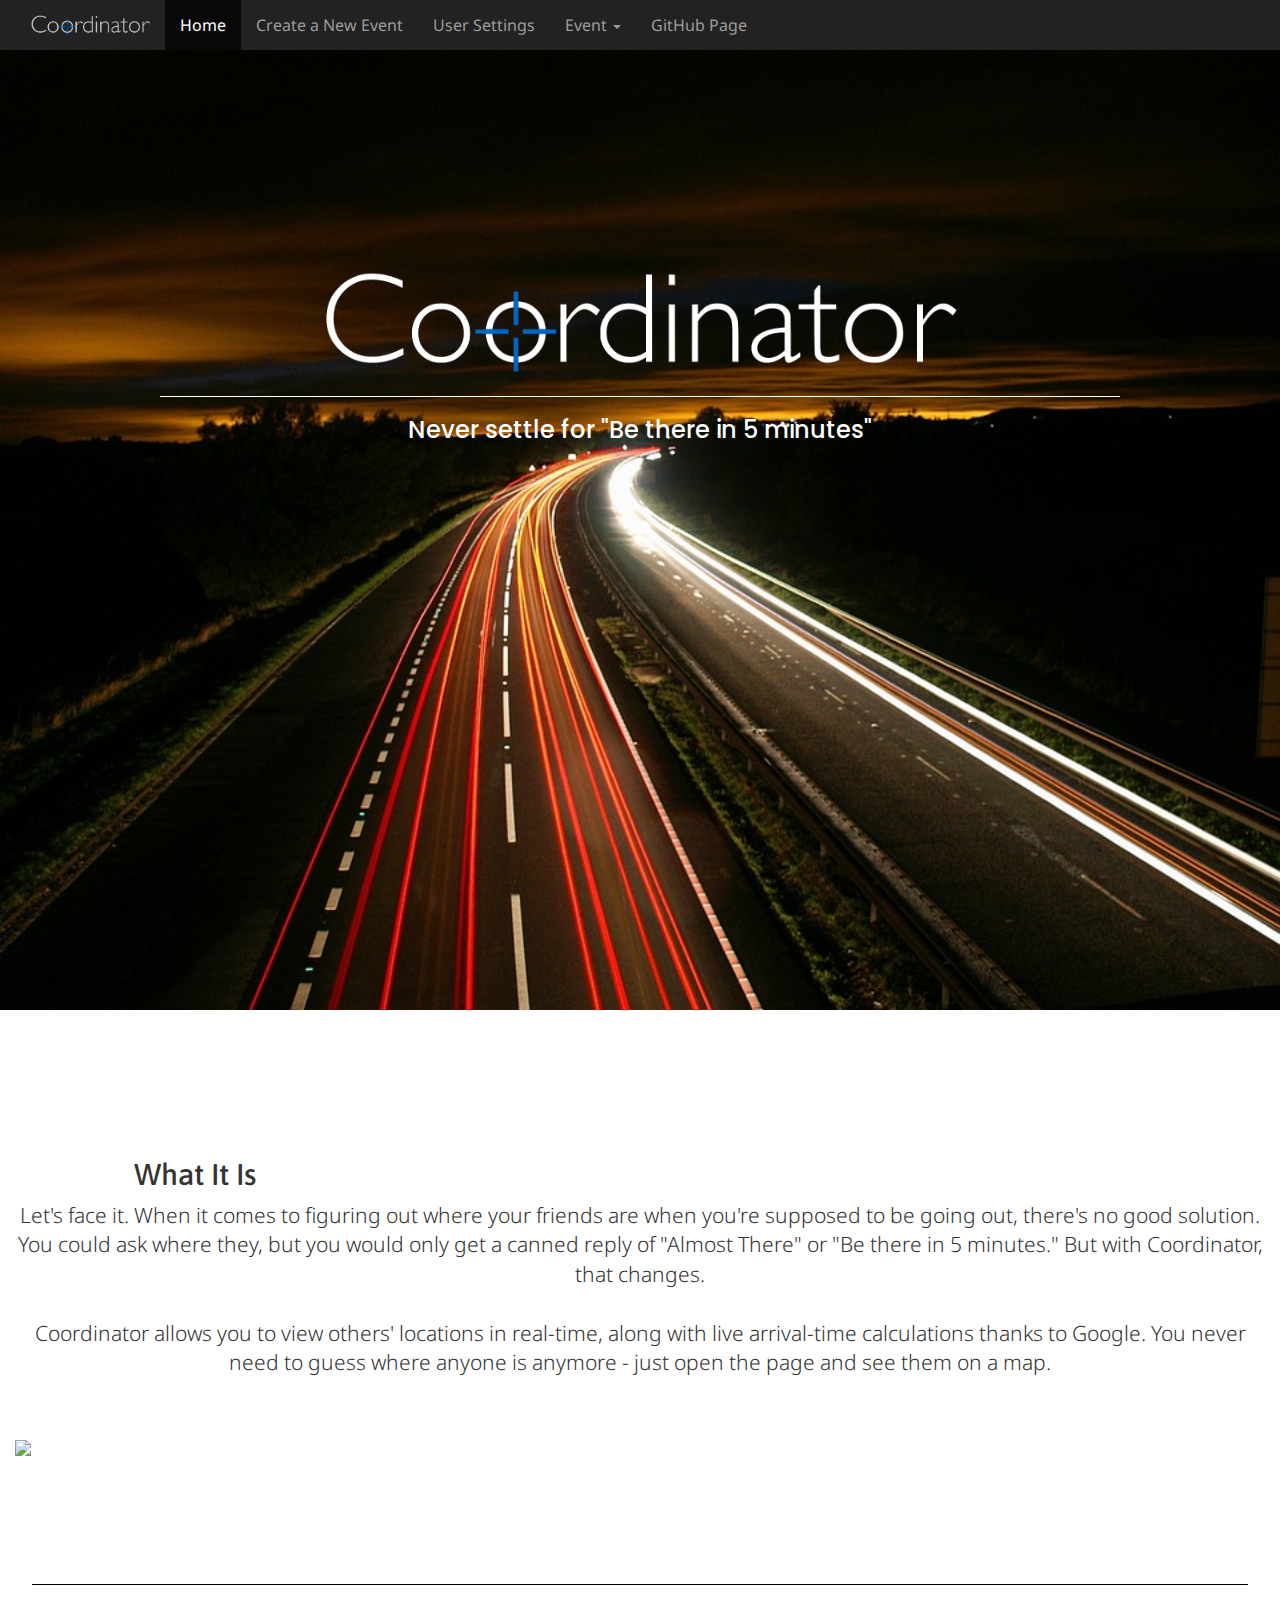
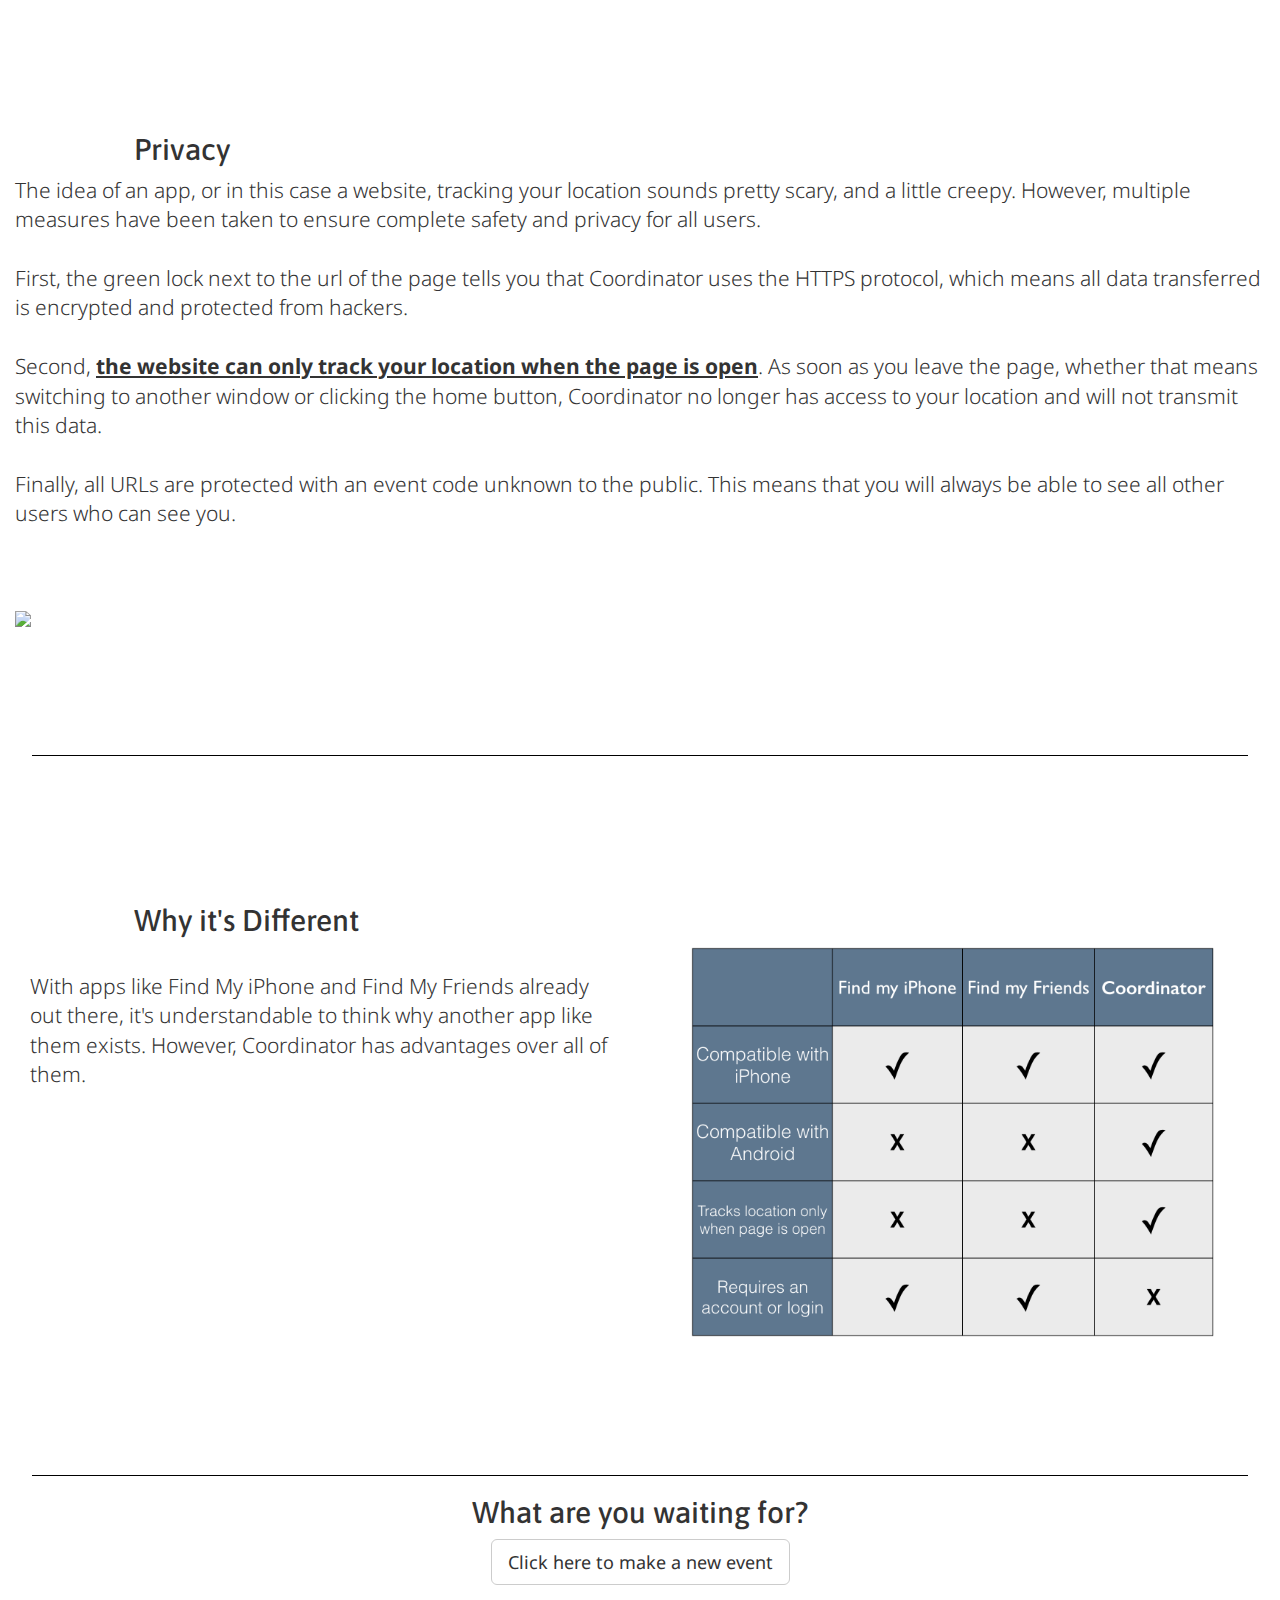
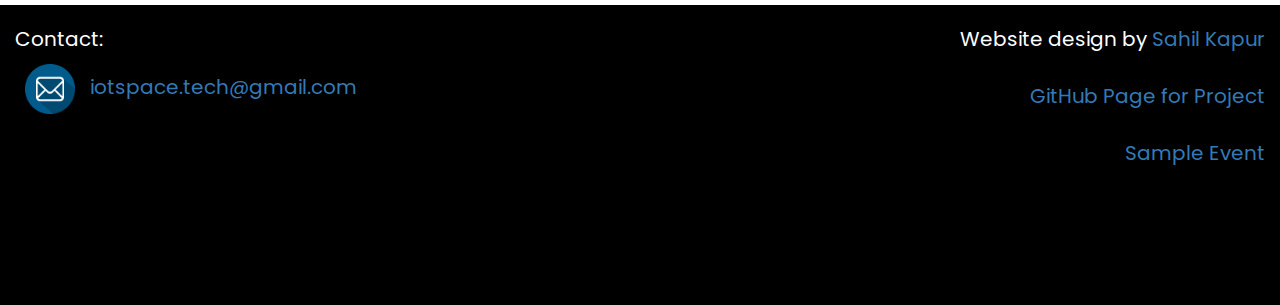
==== commit 17bd27f8: "Added improvements with UI features" ====
--- a/index.html
+++ b/index.html
@@ -13,7 +13,6 @@
 	<script src="Helper/jquery-2.2.4.min.js" type="text/javascript"></script>
 	<link href="https://fonts.googleapis.com/css?family=Droid+Sans|PT+Sans|Poppins|Asap" rel="stylesheet">
 	<script src="Helper/bootstrap.js" type="text/javascript"></script>
-	<script src="redirect.js"></script>
 </head>
 
 <body>
@@ -26,13 +25,13 @@
 			      		<span class="icon-bar"></span>
 			      		<span class="icon-bar"></span>
 		        	</button>
-	    			<a href="index.html" class="navbar-brand">
+	    			<a href="." class="navbar-brand">
 	    				<img src="Helper/Images/co-grey.png" class="logo" onmouseover="this.src='Helper/Images/co-white.png'" onmouseout="this.src='Helper/Images/co-grey.png'">
 	    			</a>
 				</div>
 	    		<div id="navbar" class="navbar-collapse collapse">
 	    			<ul class="nav navbar-nav theme">
-	      				<li class="active"><a href="index.html">Home</a></li>
+	      				<li class="active"><a href=".">Home</a></li>
 	      				<li><a href="newevent.html">Create a New Event</a></li>
 	      				<li id="inuser" class="dropdown">
 	      					<a href="#" class="dropdown-toggle" data-toggle="dropdown" role="button" aria-haspopup="true" aria-expanded="false">User Settings</a>
@@ -61,24 +60,24 @@
 		</div>
 	</div>
 
-	<div class="container-fluid">
+	<div class="container-fluid page-section">
 		<a id="whatitdoes" class="anchor"></a>
 		<h2 class="col-xs-11 col-xs-offset-1 description-titles">What It Is</h2>
-		<span class="lead col-xs-6 description">Let's face it. When it comes to figuring out where your friends are when you're supposed to be going out, there's no good solution. You could ask where they, but you would only get a canned reply of "Almost There" or "Be there in 5 minutes." But with Coordinator, that changes.
+		<div class="lead center description">Let's face it. When it comes to figuring out where your friends are when you're supposed to be going out, there's no good solution. You could ask where they, but you would only get a canned reply of "Almost There" or "Be there in 5 minutes." But with Coordinator, that changes.
 		<br>
 		<br>
 		Coordinator allows you to view others' locations in real-time, along with live arrival-time calculations thanks to Google. You never need to guess where anyone is anymore - just open the page and see them on a map.
-		</span>
-
+		</div>
+		<img class="center section-image" src="Helper/Images/iphone.png">
 	</div>
 
 	<hr width="95%" class="next-close">
 
 	<!--PRIVACY-->
-	<div class="container-fluid">
+	<div class="container-fluid  page-section">
 		<a id="howitworks" class="anchor"></a>
 		<h2 class="col-xs-11 col-xs-offset-1 description-titles">Privacy</h2>
-		<div class="lead col-xs-6 col-xs-offset-6 description">
+		<div class="lead description">
 			The idea of an app, or in this case a website, tracking your location sounds pretty scary, and a little creepy. However, multiple measures have been taken to ensure complete safety and privacy for all users.
 			<br>
 			<br>
@@ -90,16 +89,16 @@
 			<br>
 			Finally, all URLs are protected with an event code unknown to the public. This means that you will always be able to see all other users who can see you.
 		</div>
-
+		<img class="center section-image" src="Helper/Images/computer.png">
 	</div>
 
 	<hr width="95%" class="next-close">
 
 	<!--WHY ITS DIFFERENT-->
-	<div class="container-fluid">
+	<div class="container-fluid page-section">
 		<a id="privacy" class="anchor"></a>
 		<h2 class="col-xs-11 col-xs-offset-1 description-titles">Why it's Different</h2>
-		<span class="lead col-md-6 description">With apps like Find My iPhone and Find My Friends already out there, it's understandable to think why another app like them exists. However, Coordinator has pretty significant advantages over all of them.
+		<span class="lead col-md-6 description">With apps like Find My iPhone and Find My Friends already out there, it's understandable to think why another app like them exists. However, Coordinator has advantages over all of them.
 		</span>
 		<span class="col-md-6">
 			<img class="center table-format" src="Helper/Images/compare.png">
--- a/Helper/organize.css
+++ b/Helper/organize.css
@@ -30,7 +30,8 @@
 /*Images*/
 .image-fit {
 	width: 100%;
-	height: auto;
+	height: 100%;
+	min-height: 100px;
 }
 
 .title-image {
@@ -53,6 +54,10 @@
 
 .form-padding {
 	padding-left: 10px;
+}
+
+.header {
+	border-bottom: 45%;
 }
 
 .center {
@@ -139,6 +144,15 @@
 
 }
 
+.page-section {
+	padding-top: 10%;
+	padding-bottom: 10%;
+}
+
+.section-image {
+	max-width: 100%;
+}
+
 .static-nav {
 	margin-top: 0px;
 }
